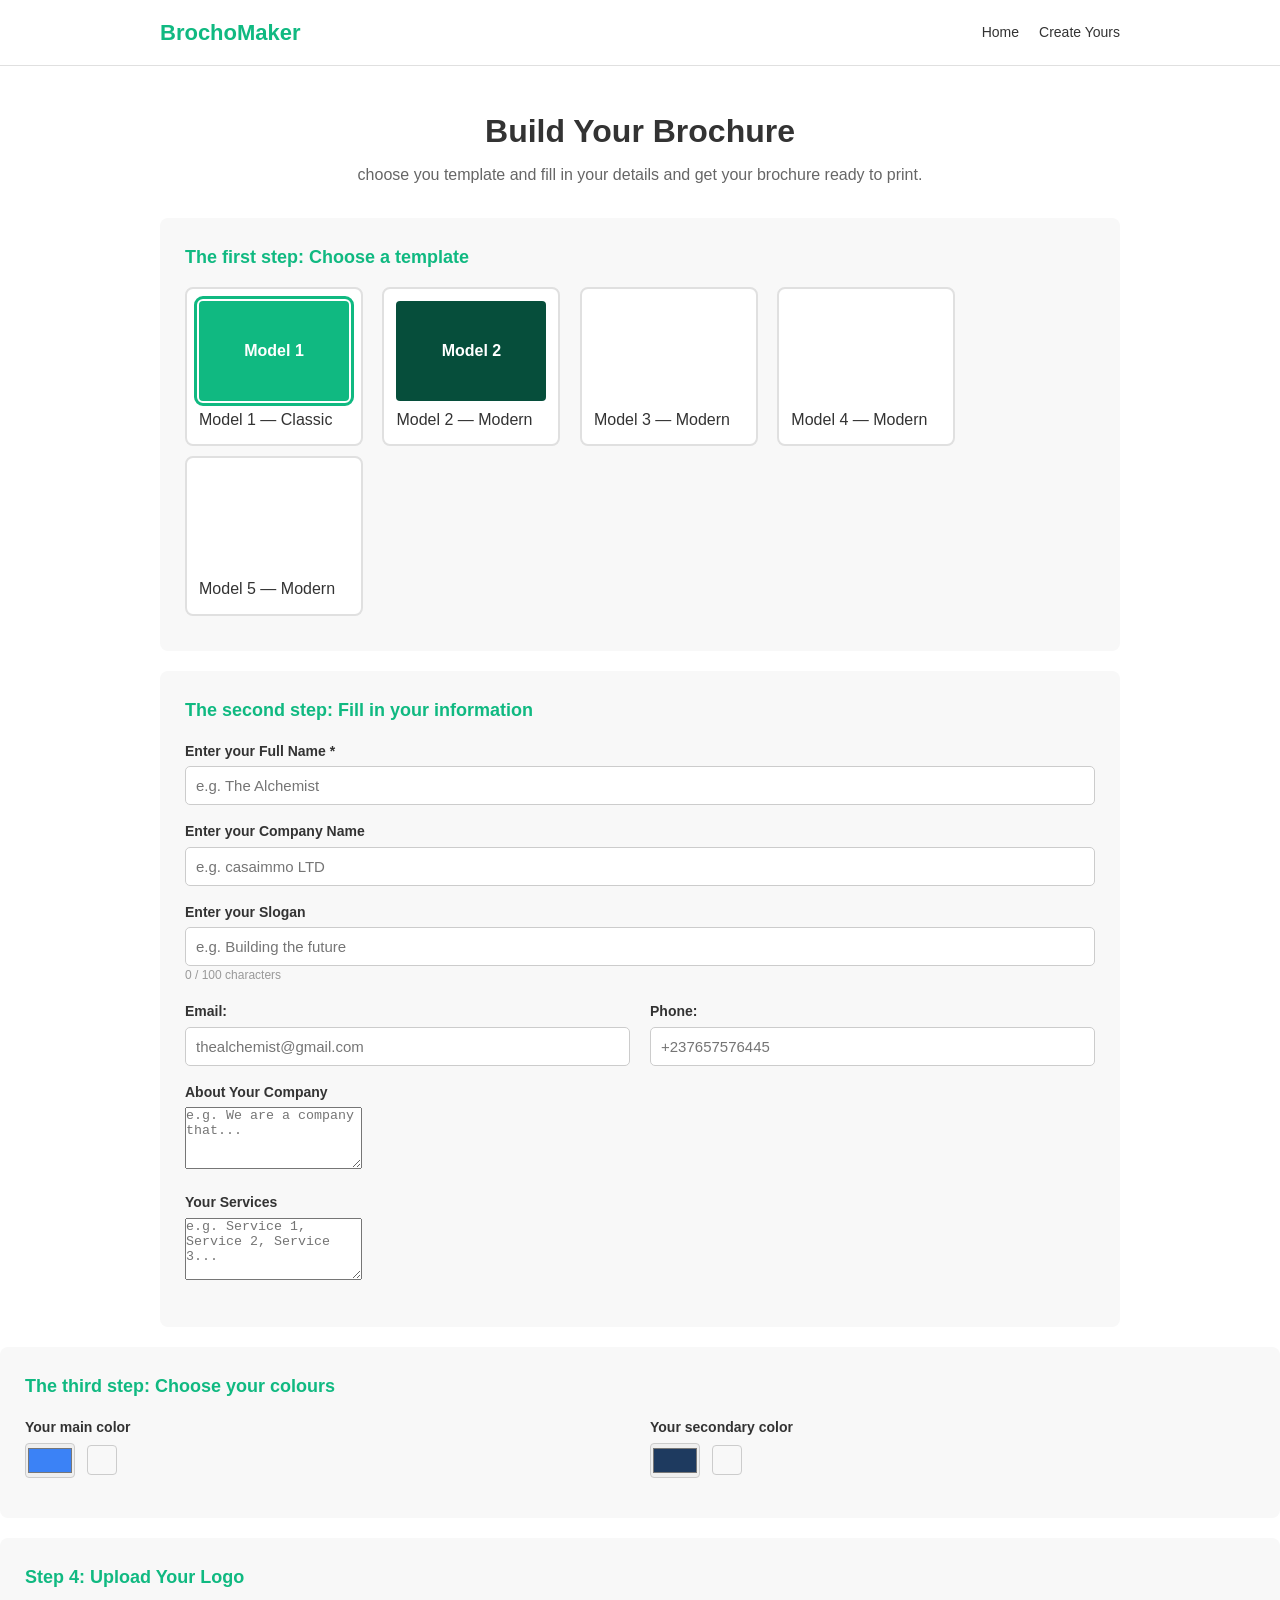
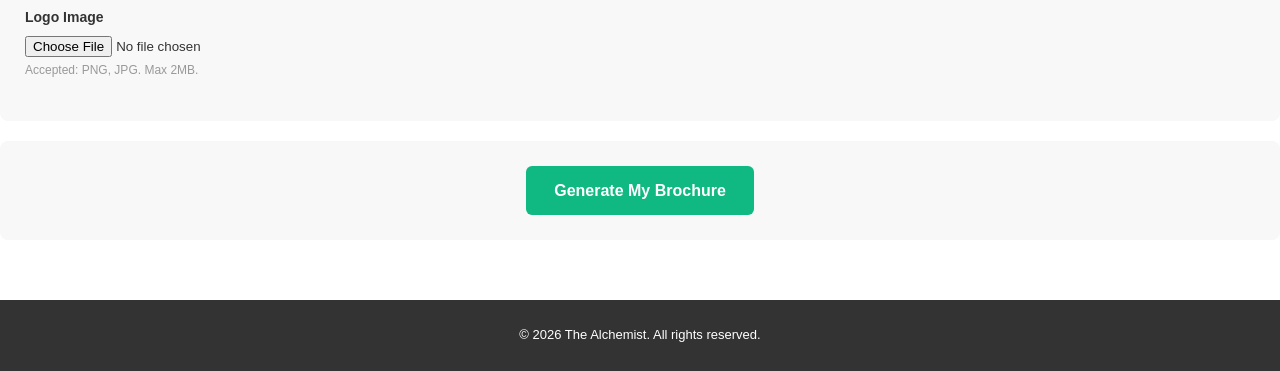
==== test.html @ a45dd4d7 "Frontend complete- models forms js features" ====
<!DOCTYPE html>
<html lang="en">
<head>
    <meta charset="UTF-8">
    <meta name="viewport" content="width=device-width, initial-scale=1.0">
    <title>BrochoMaker — Build Your Brochure</title>
    <link rel="stylesheet" href="assets/css/style.css">
</head>
<body>

    <div class="header">
        <div class="container">
            <div class="logo">BrochoMaker</div>
            <div class="nav">
                <a href="index.html">Home</a>
                <a href="test.html">Create Yours</a>
            </div>
        </div>
    </div>

    <div class="builder">
        <div class="container">
            <h1>Build Your Brochure</h1>
            <p class="page-sub">choose you template and fill in your details and get your brochure ready to print.</p>

            <!--
            ==========================================
            STEP 1 — Choose a template
            ==========================================
            When you convert this page to PHP, you'll
            read the selected model with $_POST['model'].
            For now it's just a radio group.
            -->

            <div class="form-section">
                <h2>The first step: Choose a template</h2>

                <label class="model-option">
                    <input type="radio" name="model" value="model1" checked>
                    <span class="model-preview box-1">Model 1</span>
                    <span>Model 1 — Classic</span>
                </label>

                <label class="model-option">
                    <input type="radio" name="model" value="model2">
                    <span class="model-preview box-2">Model 2</span>
                    <span>Model 2 — Modern</span>
                </label>
                <label class="model-option">
                    <input type="radio" name="model" value="model3">
                    <span class="model-preview box-3">Model 3</span>
                    <span>Model 3 — Modern</span>
                </label>
                <label class="model-option">
                    <input type="radio" name="model" value="model4">
                    <span class="model-preview box-4">Model 4</span>
                    <span>Model 4 — Modern</span>
                </label>
                <label class="model-option">
                    <input type="radio" name="model" value="model5">
                    <span class="model-preview box-5">Model 5</span>
                    <span>Model 5 — Modern</span>
                </label>

                <!-- TODO: Add more model options here -->
            </div>

            <!--
            ==========================================
            STEP 2 — Your information
            ==========================================
            TODO: Add more fields (address, website, ...)
            -->

            <div class="form-section">
                <h2>The second step: Fill in your information</h2>

                <div class="field">
                    <label for="name">Enter your Full Name *</label>
                    <input type="text" id="name" name="name" placeholder="e.g. The Alchemist">
                </div>

                <div class="field">
                    <label for="company">Enter your Company Name</label>
                    <input type="text" id="company" name="company" placeholder="e.g. casaimmo LTD">
                </div>

                <div class="field">
                    <label for="tagline">Enter your Slogan</label>
                    <input type="text" id="tagline" name="slogan" placeholder="e.g. Building the future">
                </div>

                <div class="row">
                    <div class="field">
                        <label for="email">Email:</label>
                        <input type="email" id="email" name="email" placeholder="thealchemist@gmail.com">
                    </div>
                    <div class="field">
                        <label for="phone">Phone:</label>
                        <input type="tel" id="phone" name="phone" placeholder="+237657576445">
                    </div>
                    </div>
                    <div class="field">
                        <label for="about">About Your Company</label>
                         <textarea id="about" name="about" rows="4" 
                         placeholder="e.g. We are a company that..."></textarea>
                   </div>

                  <div class="field">
                     <label for="services">Your Services</label>
                     <textarea id="services" name="services" rows="4" 
                       placeholder="e.g. Service 1, Service 2, Service 3..."></textarea>
                   </div>
                </div>
            </div>

            <!--
            ==========================================
            STEP 3 — Choose colours
            ==========================================
            The PRIMARY colour preview already works.
            The SECONDARY colour preview is broken —
            your job is to make it work. Check script.js.
            -->

            <div class="form-section">
                <h2>The third step: Choose your colours</h2>

                <div class="row">
                    <div class="field">
                        <label for="primary-color">Your main color</label>
                        <input type="color" id="primary-color" value="#3B82F6">
                        <div class="swatch" id="primary-swatch"></div>
                    </div>
                    <div class="field">
                        <label for="secondary-color">Your secondary color</label>
                        <input type="color" id="secondary-color" value="#1E3A5F">
                        <!-- TODO: The swatch below doesn't update yet.
                             Fix it by adding an event listener in script.js -->
                        <div class="swatch" id="secondary-swatch"></div>
                    </div>
                </div>
            </div>

            <!--
            ==========================================
            STEP 4 — Upload logo
            ==========================================
            TODO: When you add PHP, use enctype="multipart/form-data"
            and handle the file with $_FILES.
            -->

            <div class="form-section">
                <h2>Step 4: Upload Your Logo</h2>
                <div class="field">
                    <label for="logo">Logo Image</label>
                    <input type="file" id="logo" name="logo" accept="image/png, image/jpeg">
                    <img id="logo-preview" src="#" alt="Logo preview" style="display: none; max-width: 200px; margin-top: 10px;">
                    <p class="hint">Accepted: PNG, JPG. Max 2MB.</p>
                </div>
            </div>

            <!--
            ==========================================
            SUBMIT
            ==========================================
            When this becomes PHP, change the button to
            <button type="submit"> and wrap everything
            inside <form action="generate.php" method="POST"
            enctype="multipart/form-data">
            -->

            <div class="form-section action-row">
                <a href="#" class="btn" onclick="alert('[This form is not connected yet. After you set up PHP, make it submit to generate.php.]'); return false;">
                    Generate My Brochure
                </a>
            </div>

        </div>
    </div>

    <div class="footer">
        <div class="container">
            <p>&copy; 2026 The Alchemist. All rights reserved.</p>
        </div>
    </div>

    <script src="assets/js/script.js"></script>
</body>
</html>
---- assets/css/style.css ----
/* =========================================== */
/* Flytify Brochure Generator — Stylesheet     */
/* =========================================== */
/*                                             */
/* This is a simple starting stylesheet.       */
/* Change colours, fonts, and spacing below.   */
/*                                             */
/* =========================================== */

/* ─── Reset ──────────────────────────────── */

* {
    margin: 0;
    padding: 0;
    box-sizing: border-box;
}

body {
    font-family: Arial, Helvetica, sans-serif;
    color: #333333;
    background: #ffffff;
    line-height: 1.6;
}

img {
    max-width: 100%;
    display: block;
}

a {
    color: #10B981;
    text-decoration: none;
}

a:hover {
    text-decoration: underline;
}

/* ─── Layout helpers ─────────────────────── */

.container {
    max-width: 1000px;
    margin: 0 auto;
    padding: 0 20px;
}

/* ─── Header ─────────────────────────────── */

.header {
    background: #ffffff;
    border-bottom: 1px solid #e0e0e0;
    padding: 15px 0;
}

.header .container {
    display: flex;
    justify-content: space-between;
    align-items: center;
}

.logo {
    font-size: 22px;
    font-weight: bold;
    color: #10B981;
}

.nav {
    display: flex;
    gap: 20px;
    align-items: center;
}

.nav a {
    color: #333333;
    font-size: 14px;
}

/* ─── Buttons ────────────────────────────── */

.btn, .btn-small {
    display: inline-block;
    background: #10B981;
    color: #ffffff;
    padding: 12px 28px;
    border-radius: 6px;
    font-weight: bold;
}

.btn-small {
    padding: 8px 18px;
    font-size: 13px;
}

.btn:hover, .btn-small:hover {
    background: #2563EB;
    text-decoration: none;
}

/* ─── Hero ───────────────────────────────── */

.hero {
    background: #f0f4ff;
    padding: 80px 0;
    text-align: center;
}

.hero h1 {
    font-size: 36px;
    margin-bottom: 15px;
}

.hero-sub {
    font-size: 18px;
    color: #666666;
    max-width: 550px;
    margin: 0 auto 30px;
}

/* ─── Sections ───────────────────────────── */

.section {
    padding: 60px 0;
    text-align: center;
}

.section h2 {
    font-size: 28px;
    margin-bottom: 10px;
}

.grey {
    background: #f8f8f8;
}

/* ─── Steps (How It Works) ──────────────── */

.steps {
    display: flex;
    gap: 30px;
    justify-content: center;
    margin-top: 30px;
}

.step {
    flex: 1;
    max-width: 280px;
}

.step-num {
    width: 45px;
    height: 45px;
    background: #10B981;
    color: #ffffff;
    font-size: 20px;
    font-weight: bold;
    border-radius: 50%;
    display: flex;
    align-items: center;
    justify-content: center;
    margin: 0 auto 12px;
}

.step h3 {
    margin-bottom: 8px;
}

.step p {
    color: #666666;
    font-size: 14px;
}

/* ─── Template grid ─────────────────────── */

.template-grid {
    display: flex;
    gap: 30px;
    justify-content: center;
    margin-top: 30px;
}

.template-card {
    background: #ffffff;
    border-radius: 8px;
    padding: 20px;
    max-width: 300px;
    box-shadow: 0 2px 8px rgba(0,0,0,0.08);
}

.template-box {
    height: 160px;
    border-radius: 6px;
    display: flex;
    align-items: center;
    justify-content: center;
    color: #ffffff;
    font-weight: bold;
    margin-bottom: 12px;
}

.box-1 {
    background: #10B981;
}

.box-2 {
    background: #064E3B;
}

.template-card h3 {
    margin-bottom: 6px;
    font-size: 16px;
}

.template-card p {
    font-size: 13px;
    color: #666666;
    margin-bottom: 12px;
}

/* ─── Builder page ──────────────────────── */

.builder {
    padding: 40px 0;
}

.builder h1 {
    text-align: center;
    margin-bottom: 5px;
}

.page-sub {
    text-align: center;
    color: #666666;
    margin-bottom: 30px;
}

.form-section {
    background: #f8f8f8;
    border-radius: 8px;
    padding: 25px;
    margin-bottom: 20px;
}

.form-section h2 {
    font-size: 18px;
    margin-bottom: 15px;
    color: #10B981;
}

.field {
    margin-bottom: 15px;
}

.field label {
    display: block;
    font-weight: bold;
    margin-bottom: 4px;
    font-size: 14px;
}

.field input[type="text"],
.field input[type="email"],
.field input[type="tel"] {
    width: 100%;
    padding: 10px;
    border: 1px solid #cccccc;
    border-radius: 5px;
    font-size: 15px;
}

.field input[type="color"] {
    width: 50px;
    height: 35px;
    border: 1px solid #cccccc;
    border-radius: 4px;
    vertical-align: middle;
}

.hint {
    font-size: 12px;
    color: #999999;
    margin-top: 3px;
}

.row {
    display: flex;
    gap: 20px;
}

.row .field {
    flex: 1;
}

/* ─── Swatches (colour preview) ─────────── */

.swatch {
    width: 30px;
    height: 30px;
    border-radius: 4px;
    border: 1px solid #cccccc;
    display: inline-block;
    vertical-align: middle;
    margin-left: 8px;
}

/* ─── Model selector ────────────────────── */

.model-option {
    display: inline-block;
    background: #ffffff;
    border: 2px solid #e0e0e0;
    border-radius: 8px;
    padding: 12px;
    margin-right: 15px;
    margin-bottom: 10px;
    cursor: pointer;
}

.model-option input[type="radio"] {
    display: none;
}

.model-option input[type="radio"]:checked + .model-preview {
    outline: 3px solid #10B981;
    outline-offset: 2px;
}

.model-preview {
    display: block;
    width: 150px;
    height: 100px;
    border-radius: 4px;
    display: flex;
    align-items: center;
    justify-content: center;
    color: #ffffff;
    font-weight: bold;
    margin-bottom: 6px;
}

/* ─── Action row ────────────────────────── */

.action-row {
    text-align: center;
}

/* ─── Footer ────────────────────────────── */

.footer {
    background: #333333;
    color: #ffffff;
    padding: 25px 0;
    text-align: center;
    font-size: 13px;
}

.footer a {
    color: #10B981;
}

/* ─── Mobile ────────────────────────────── */

@media (max-width: 700px) {
    .steps, .template-grid {
        flex-direction: column;
        align-items: center;
    }

    .row {
        flex-direction: column;
        gap: 0;
    }

    .hero h1 {
        font-size: 26px;
    }

    .header .container {
        flex-direction: column;
        gap: 10px;
    }
}
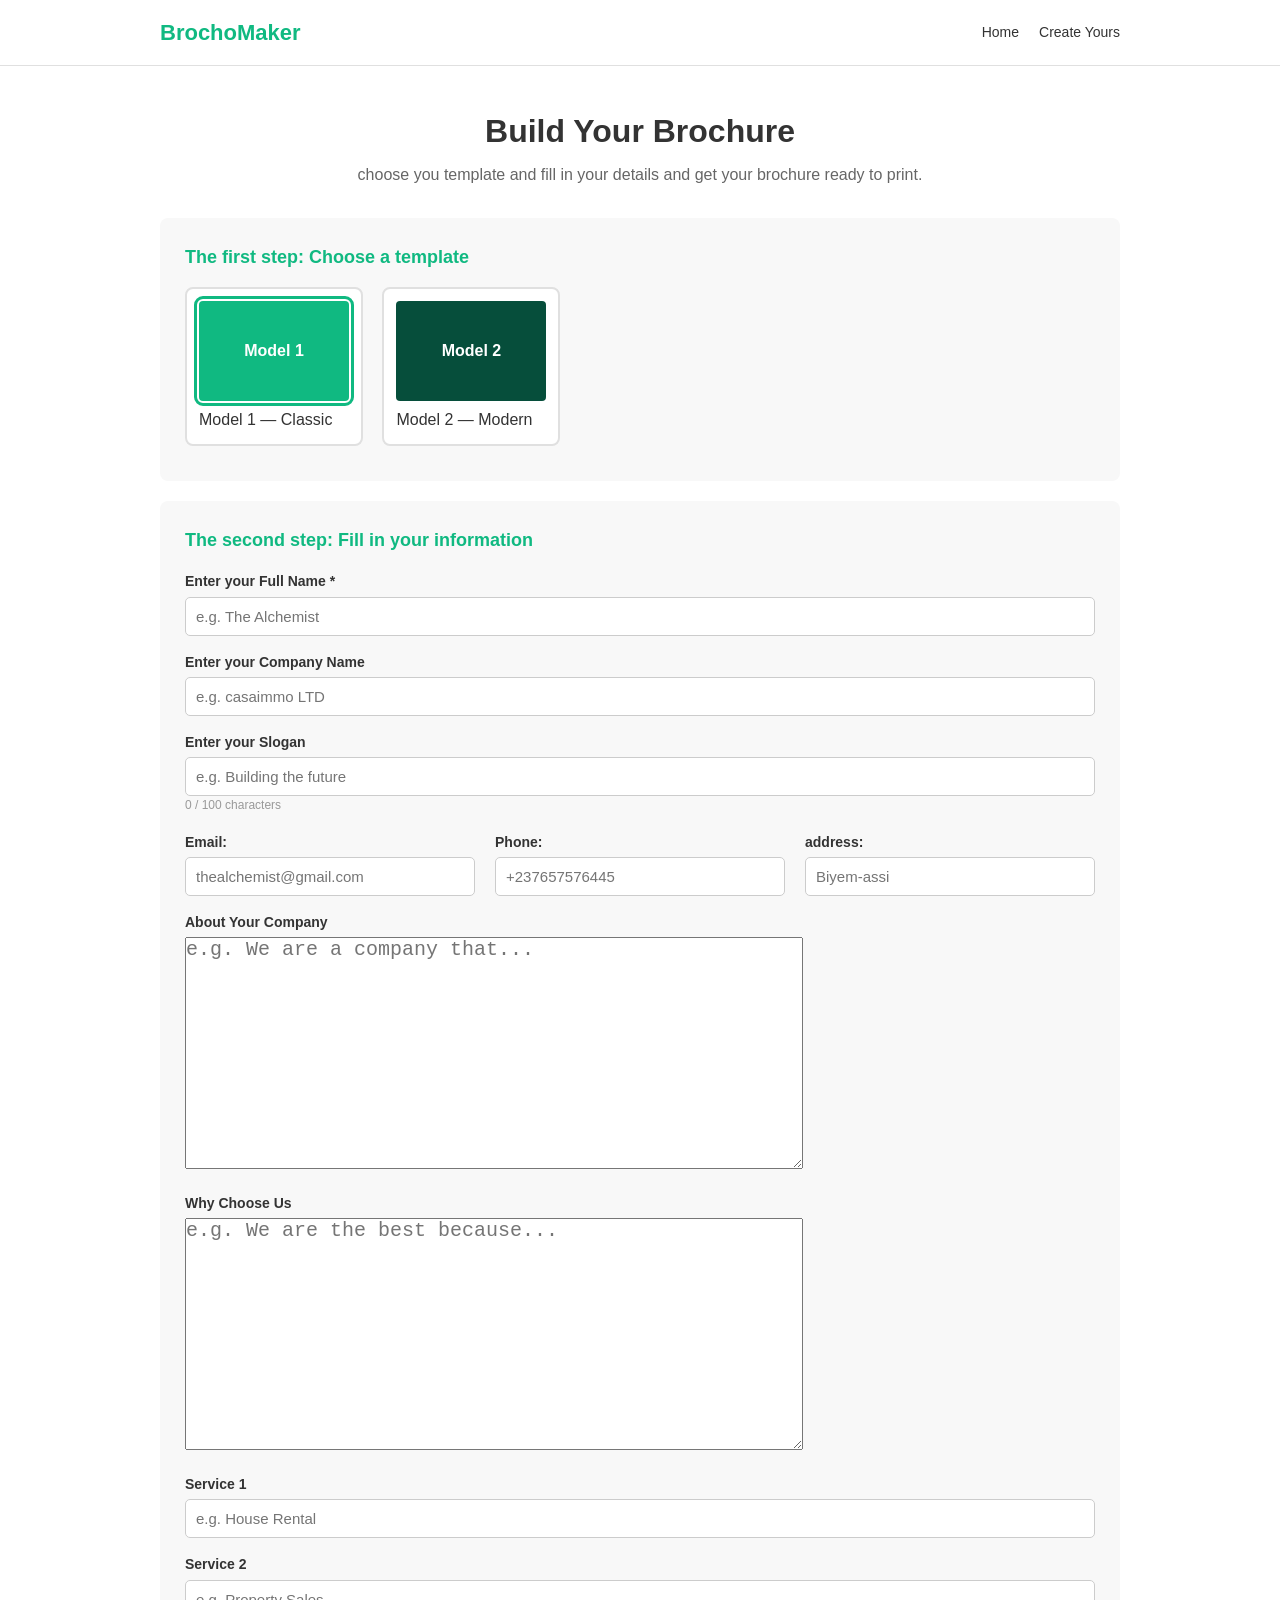
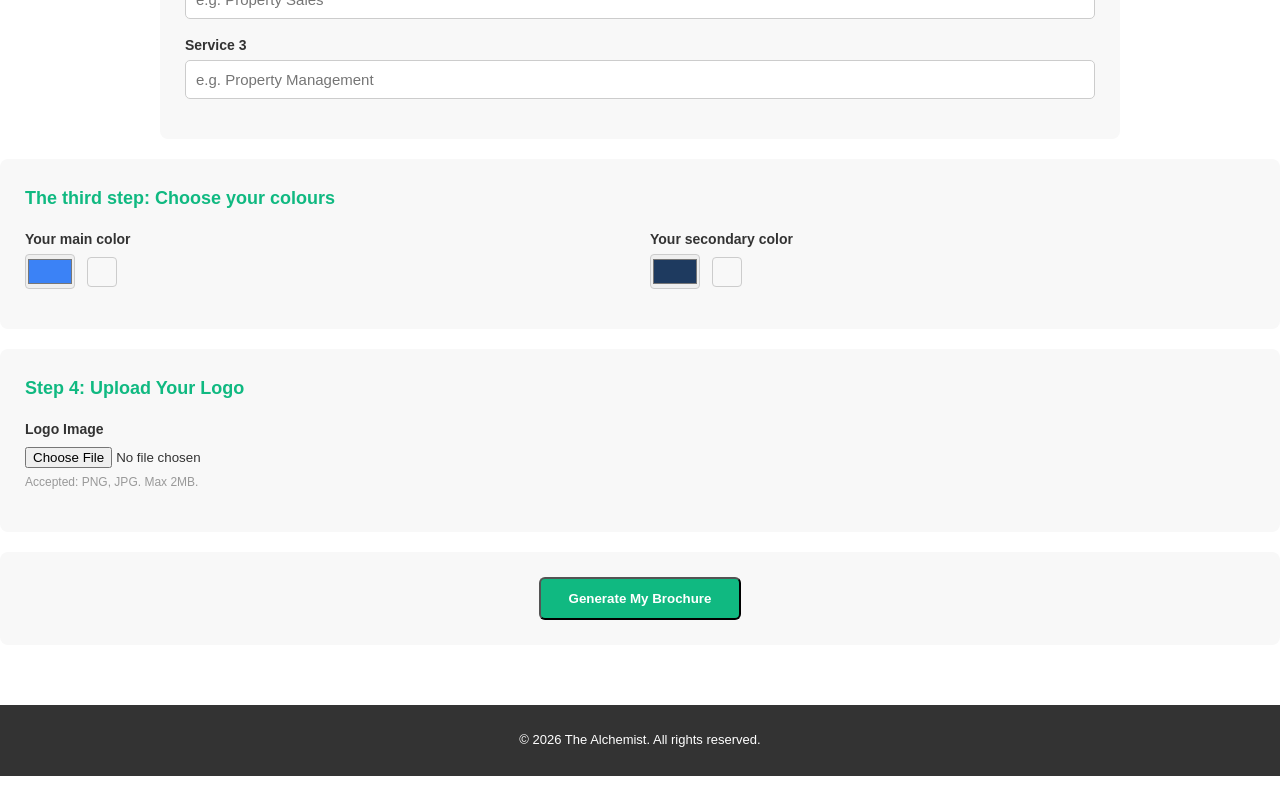
==== commit 4610b76f: "This is the complete version of the work" ====
--- a/test.html
+++ b/test.html
@@ -20,6 +20,7 @@
 
     <div class="builder">
         <div class="container">
+            <form action="generate.php" method="POST" enctype="multipart/form-data">
             <h1>Build Your Brochure</h1>
             <p class="page-sub">choose you template and fill in your details and get your brochure ready to print.</p>
 
@@ -46,22 +47,7 @@
                     <span class="model-preview box-2">Model 2</span>
                     <span>Model 2 — Modern</span>
                 </label>
-                <label class="model-option">
-                    <input type="radio" name="model" value="model3">
-                    <span class="model-preview box-3">Model 3</span>
-                    <span>Model 3 — Modern</span>
-                </label>
-                <label class="model-option">
-                    <input type="radio" name="model" value="model4">
-                    <span class="model-preview box-4">Model 4</span>
-                    <span>Model 4 — Modern</span>
-                </label>
-                <label class="model-option">
-                    <input type="radio" name="model" value="model5">
-                    <span class="model-preview box-5">Model 5</span>
-                    <span>Model 5 — Modern</span>
-                </label>
-
+              
                 <!-- TODO: Add more model options here -->
             </div>
 
@@ -77,17 +63,17 @@
 
                 <div class="field">
                     <label for="name">Enter your Full Name *</label>
-                    <input type="text" id="name" name="name" placeholder="e.g. The Alchemist">
+                    <input type="text" id="name" name="full_name" placeholder="e.g. The Alchemist">
                 </div>
 
                 <div class="field">
                     <label for="company">Enter your Company Name</label>
-                    <input type="text" id="company" name="company" placeholder="e.g. casaimmo LTD">
+                    <input type="text" id="company" name="company_name" placeholder="e.g. casaimmo LTD">
                 </div>
 
                 <div class="field">
                     <label for="tagline">Enter your Slogan</label>
-                    <input type="text" id="tagline" name="slogan" placeholder="e.g. Building the future">
+                    <input type="text" id="tagline" name="tagline" placeholder="e.g. Building the future">
                 </div>
 
                 <div class="row">
@@ -99,29 +85,40 @@
                         <label for="phone">Phone:</label>
                         <input type="tel" id="phone" name="phone" placeholder="+237657576445">
                     </div>
-                    </div>
+                    <div class="field">
+                        <label for="phone">address:</label>
+                        <input type="tel" id="address" name="address" placeholder="Biyem-assi">
+                        </div>
+                        </div>
                     <div class="field">
                         <label for="about">About Your Company</label>
-                         <textarea id="about" name="about" rows="4" 
+                         <textarea style="font-size: 20px;" id="about" name="about" rows="10" cols="50"
                          placeholder="e.g. We are a company that..."></textarea>
                    </div>
 
+                   <div class="field">
+    <label for="why">Why Choose Us</label>
+    <textarea style="font-size: 20px;" id="why" name="why_choose_us" rows="10" cols="50"
+    placeholder="e.g. We are the best because..."></textarea>
+</div>
+
                   <div class="field">
-                     <label for="services">Your Services</label>
-                     <textarea id="services" name="services" rows="4" 
-                       placeholder="e.g. Service 1, Service 2, Service 3..."></textarea>
-                   </div>
+    <label for="service1">Service 1</label>
+    <input type="text" id="service1" name="service_1" placeholder="e.g. House Rental">
+</div>
+
+<div class="field">
+    <label for="service2">Service 2</label>
+    <input type="text" id="service2" name="service_2" placeholder="e.g. Property Sales">
+</div>
+
+<div class="field">
+    <label for="service3">Service 3</label>
+    <input type="text" id="service3" name="service_3" placeholder="e.g. Property Management">
+</div>
                 </div>
             </div>
 
-            <!--
-            ==========================================
-            STEP 3 — Choose colours
-            ==========================================
-            The PRIMARY colour preview already works.
-            The SECONDARY colour preview is broken —
-            your job is to make it work. Check script.js.
-            -->
 
             <div class="form-section">
                 <h2>The third step: Choose your colours</h2>
@@ -129,27 +126,18 @@
                 <div class="row">
                     <div class="field">
                         <label for="primary-color">Your main color</label>
-                        <input type="color" id="primary-color" value="#3B82F6">
+                        <input type="color" id="primary-color" name="primary_color" value="#3B82F6">
                         <div class="swatch" id="primary-swatch"></div>
                     </div>
                     <div class="field">
                         <label for="secondary-color">Your secondary color</label>
-                        <input type="color" id="secondary-color" value="#1E3A5F">
-                        <!-- TODO: The swatch below doesn't update yet.
-                             Fix it by adding an event listener in script.js -->
+                        <input type="color" id="secondary-color" name="secondary_color" value="#1E3A5F">
                         <div class="swatch" id="secondary-swatch"></div>
                     </div>
                 </div>
             </div>
 
-            <!--
-            ==========================================
-            STEP 4 — Upload logo
-            ==========================================
-            TODO: When you add PHP, use enctype="multipart/form-data"
-            and handle the file with $_FILES.
-            -->
-
+          
             <div class="form-section">
                 <h2>Step 4: Upload Your Logo</h2>
                 <div class="field">
@@ -160,22 +148,10 @@
                 </div>
             </div>
 
-            <!--
-            ==========================================
-            SUBMIT
-            ==========================================
-            When this becomes PHP, change the button to
-            <button type="submit"> and wrap everything
-            inside <form action="generate.php" method="POST"
-            enctype="multipart/form-data">
-            -->
-
             <div class="form-section action-row">
-                <a href="#" class="btn" onclick="alert('[This form is not connected yet. After you set up PHP, make it submit to generate.php.]'); return false;">
-                    Generate My Brochure
-                </a>
+                <button type="submit" class="btn">Generate My Brochure</button>
             </div>
-
+        </form>
         </div>
     </div>
 
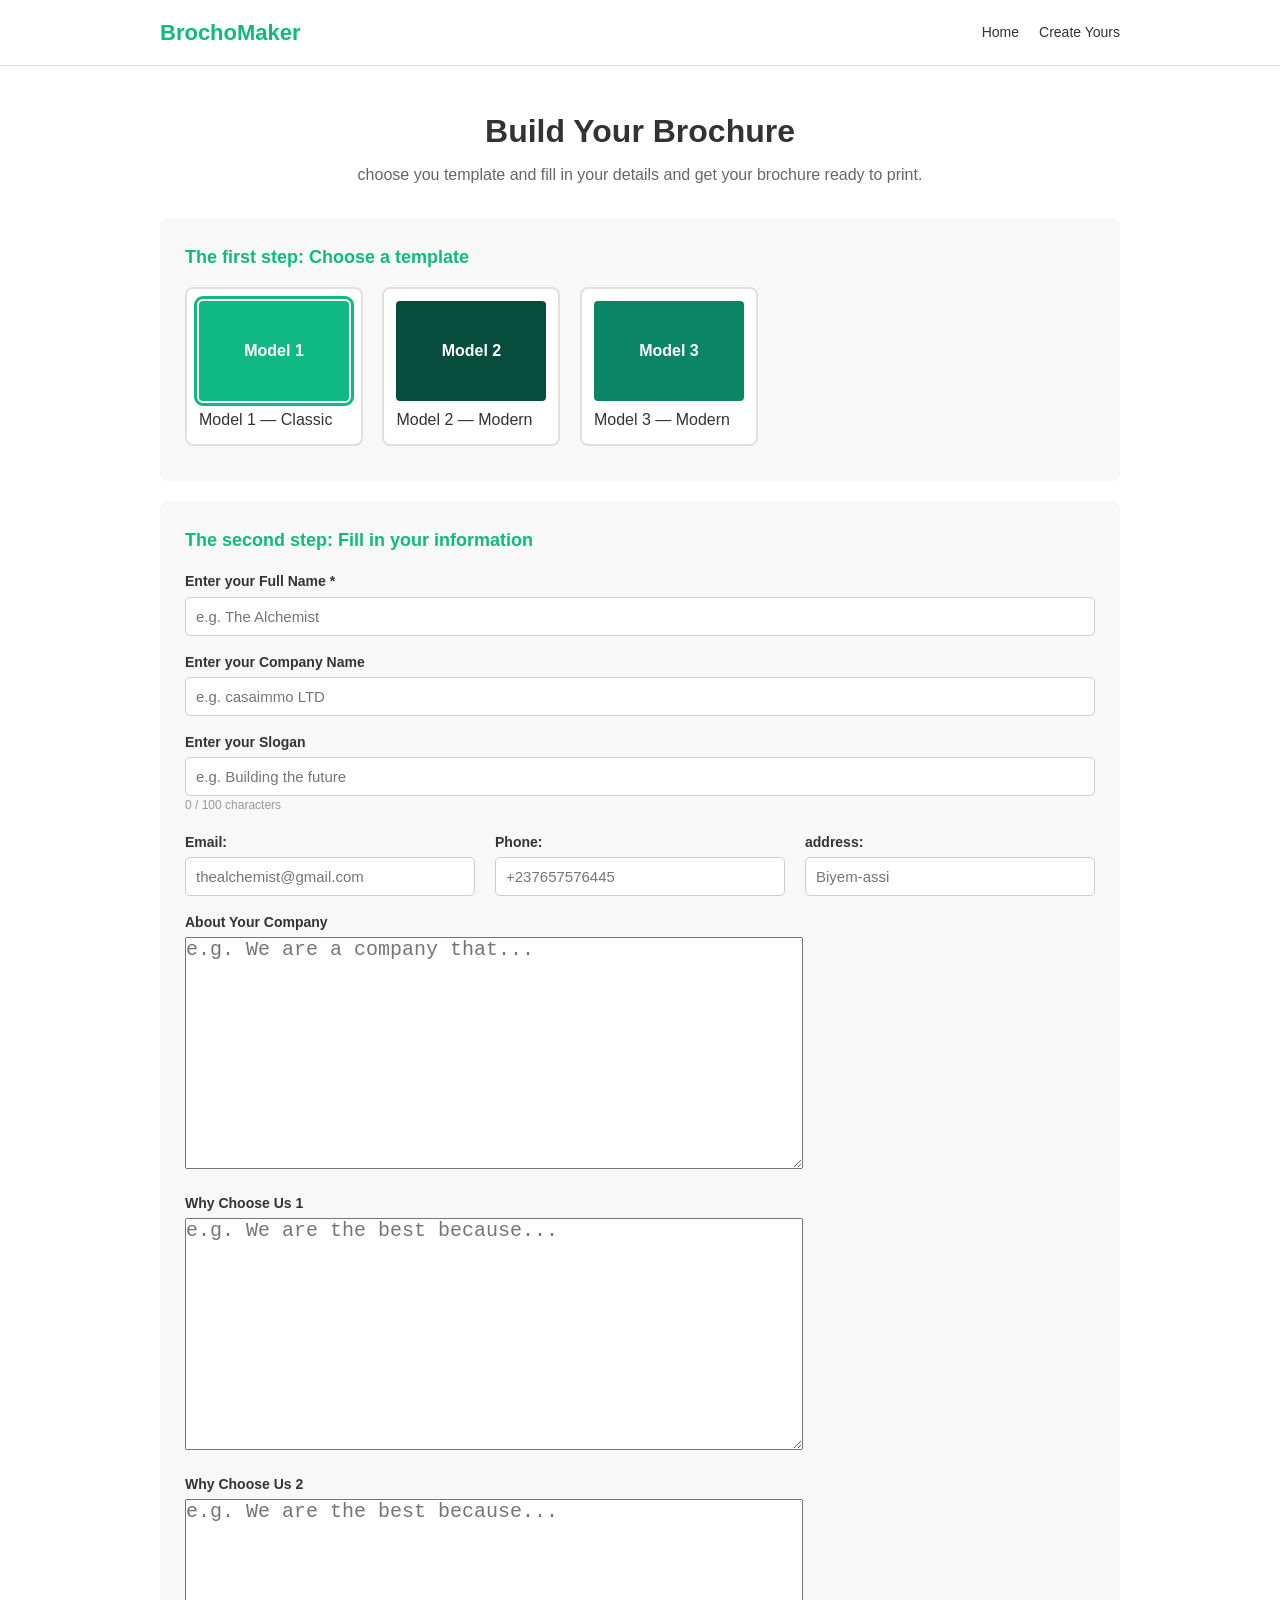
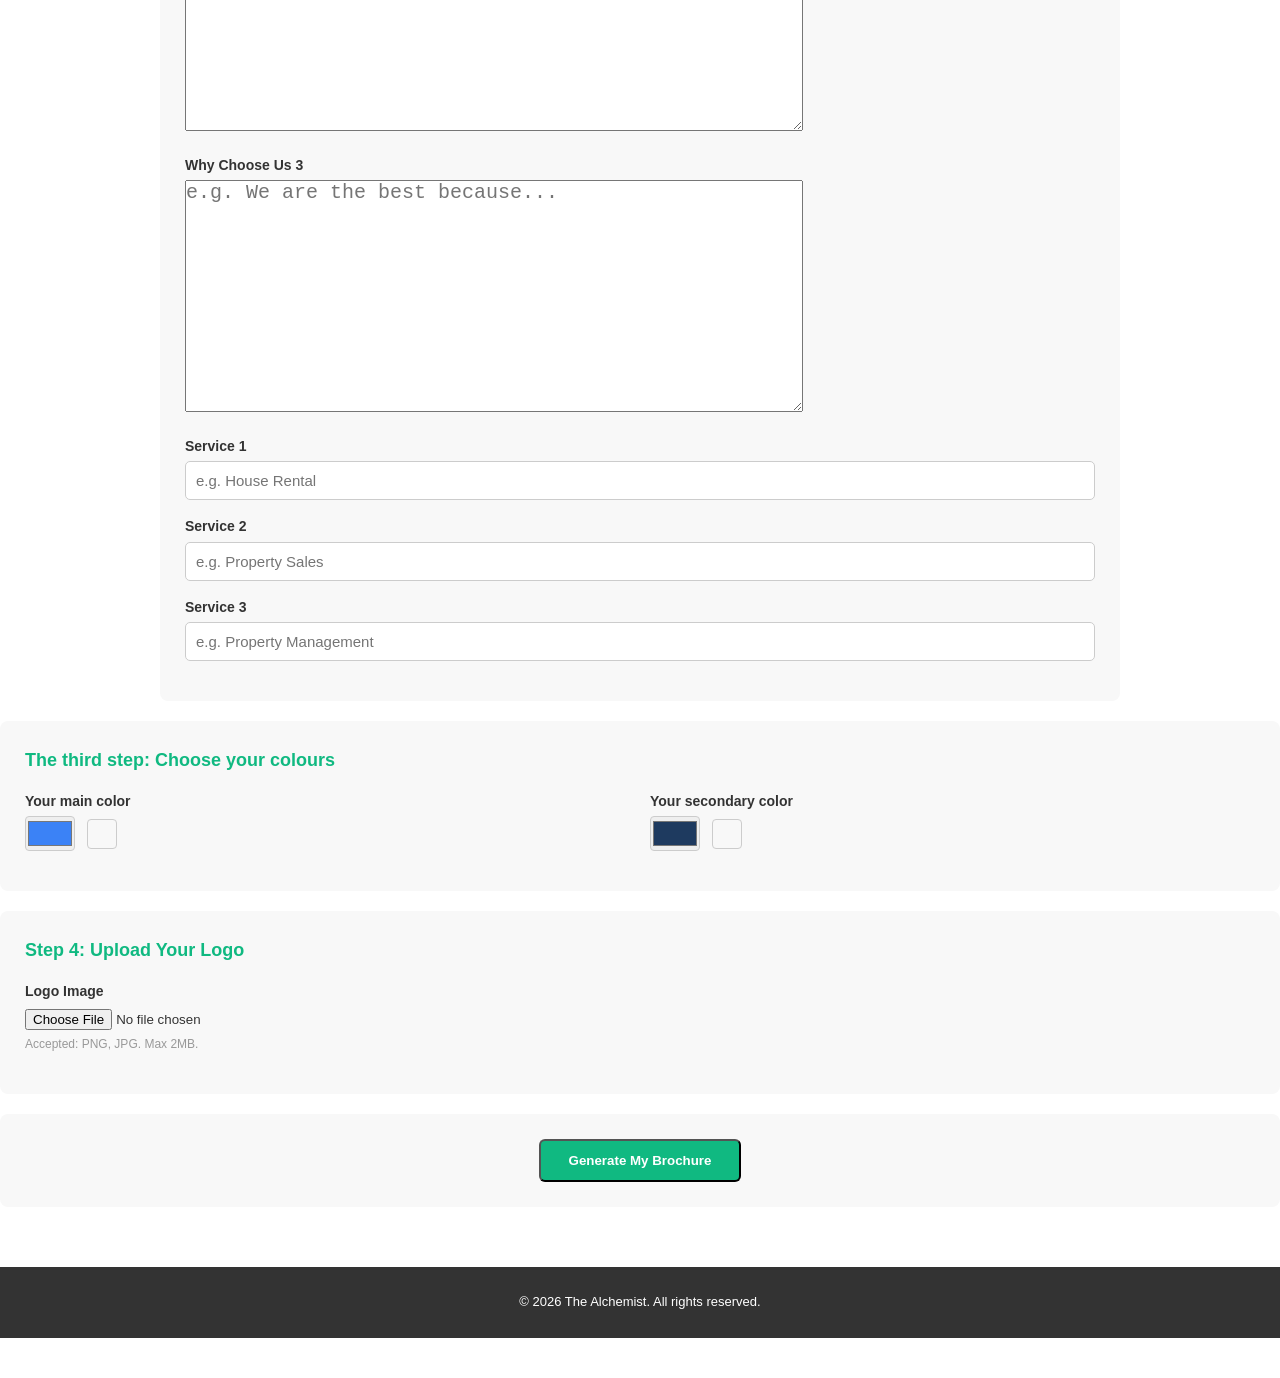
==== commit 7a8a5af4: "add another model" ====
--- a/test.html
+++ b/test.html
@@ -46,6 +46,11 @@
                     <input type="radio" name="model" value="model2">
                     <span class="model-preview box-2">Model 2</span>
                     <span>Model 2 — Modern</span>
+                </label>
+                <label class="model-option">
+                    <input type="radio" name="model" value="model3">
+                    <span class="model-preview box-3">Model 3</span>
+                    <span>Model 3 — Modern</span>
                 </label>
               
                 <!-- TODO: Add more model options here -->
@@ -97,8 +102,18 @@
                    </div>
 
                    <div class="field">
-    <label for="why">Why Choose Us</label>
-    <textarea style="font-size: 20px;" id="why" name="why_choose_us" rows="10" cols="50"
+    <label for="why">Why Choose Us 1</label>
+    <textarea style="font-size: 20px;" id="why" name="why_choose_us_1" rows="10" cols="50"
+    placeholder="e.g. We are the best because..."></textarea>
+</div>
+                   <div class="field">
+    <label for="why">Why Choose Us 2</label>
+    <textarea style="font-size: 20px;" id="why" name="why_choose_us_2" rows="10" cols="50"
+    placeholder="e.g. We are the best because..."></textarea>
+</div>
+                   <div class="field">
+    <label for="why">Why Choose Us 3</label>
+    <textarea style="font-size: 20px;" id="why" name="why_choose_us_3" rows="10" cols="50"
     placeholder="e.g. We are the best because..."></textarea>
 </div>
 
--- a/assets/css/style.css
+++ b/assets/css/style.css
@@ -203,6 +203,9 @@
 
 .box-2 {
     background: #064E3B;
+}
+.box-3 {
+    background: #0a8665;
 }
 
 .template-card h3 {
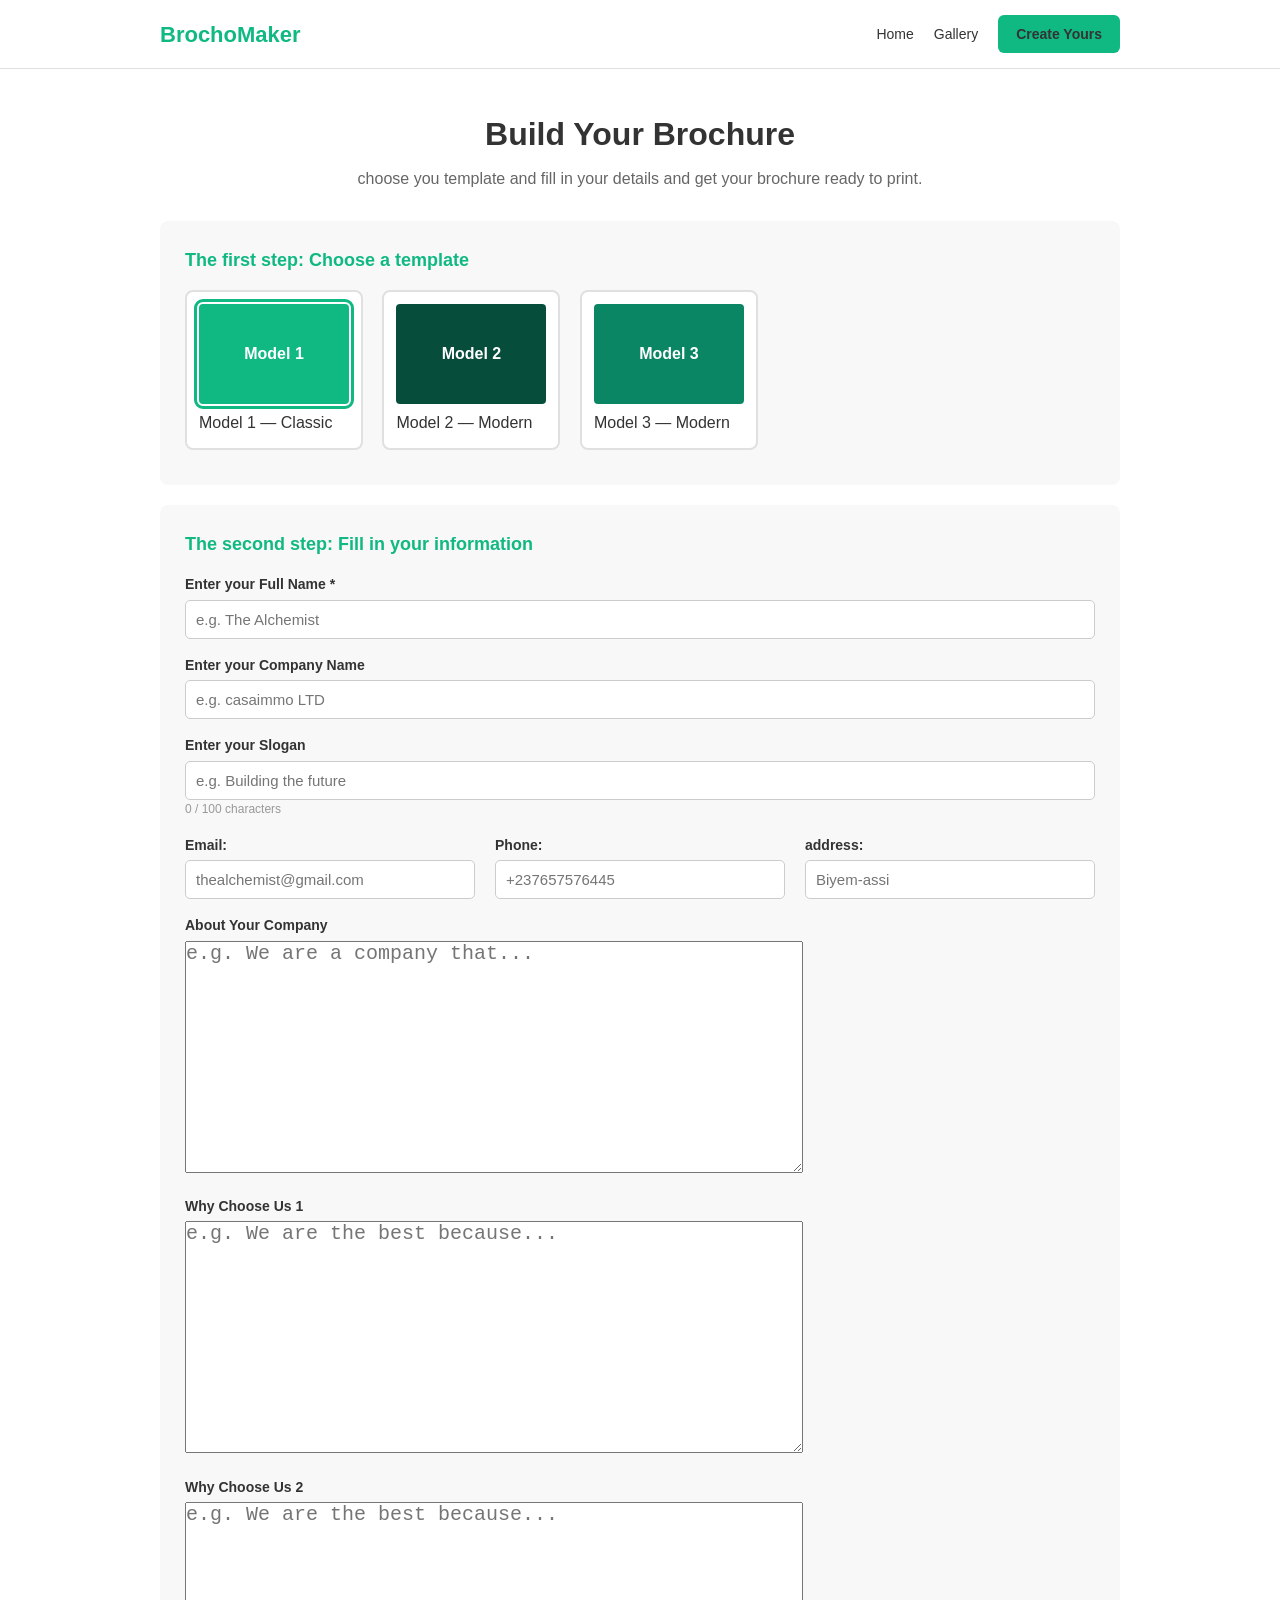
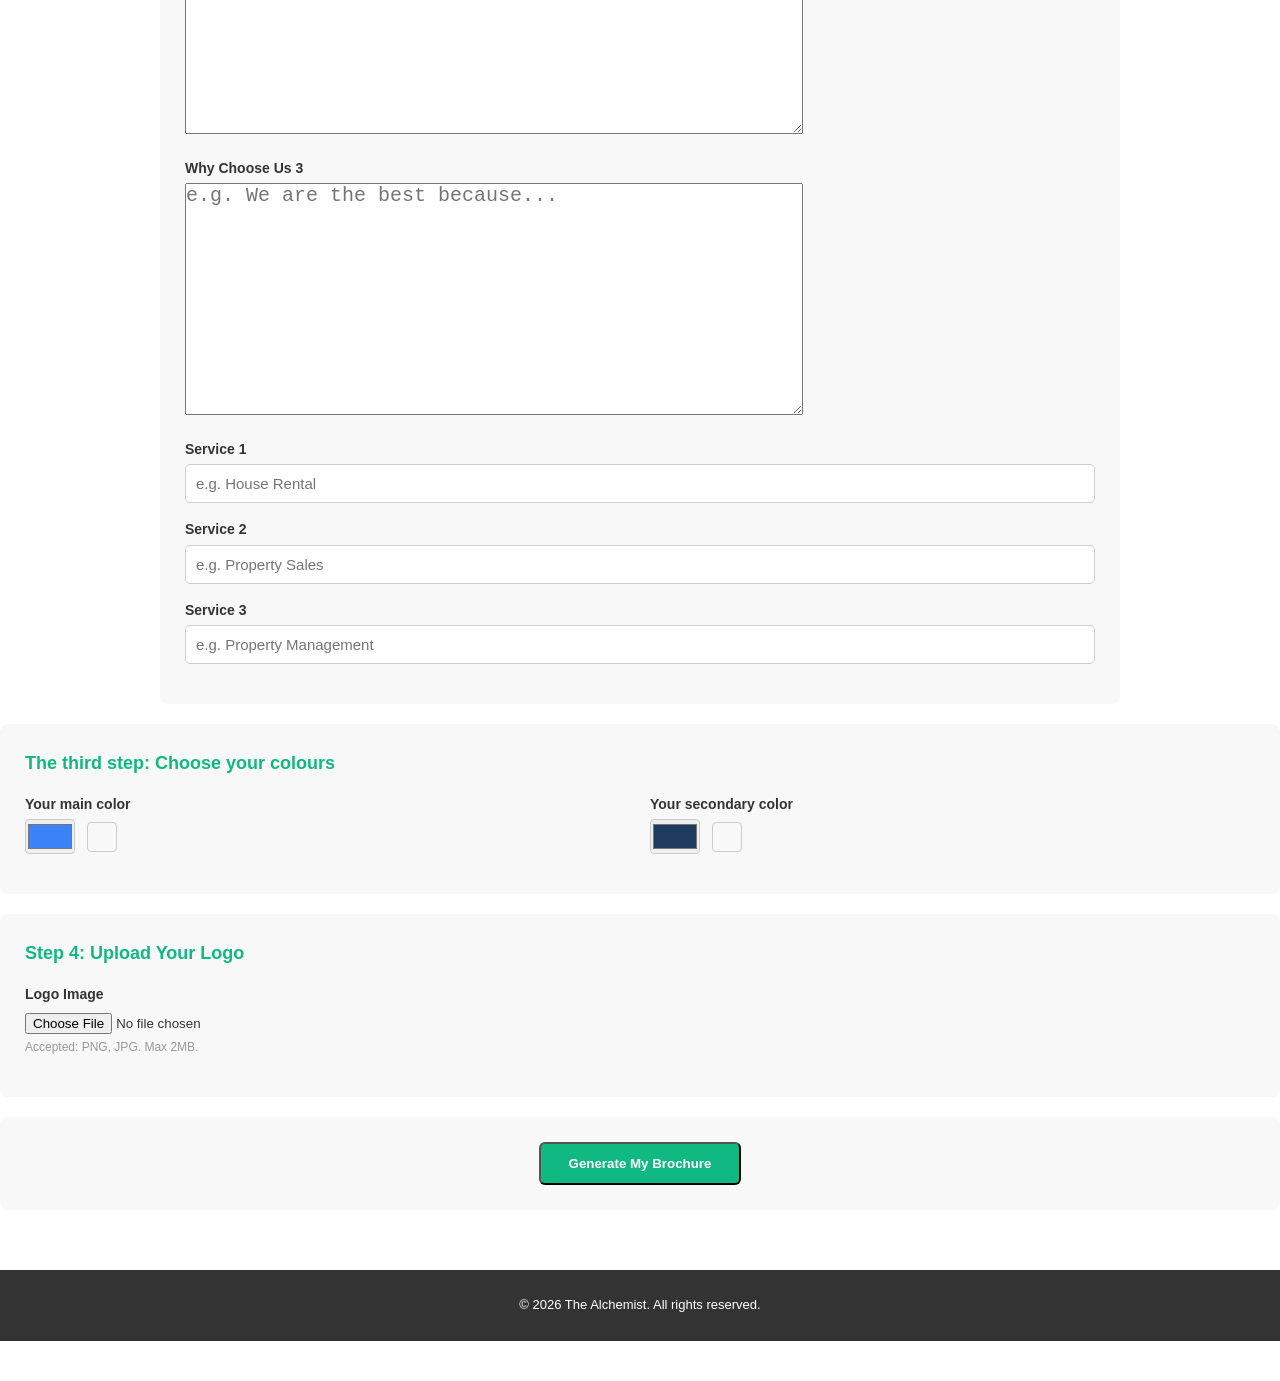
==== commit ff323986: "added some features to have more functionalities" ====
--- a/test.html
+++ b/test.html
@@ -11,10 +11,11 @@
     <div class="header">
         <div class="container">
             <div class="logo">BrochoMaker</div>
-            <div class="nav">
-                <a href="index.html">Home</a>
-                <a href="test.html">Create Yours</a>
-            </div>
+           <div class="nav">
+    <a href="index.html">Home</a>
+    <a href="gallery.php">Gallery</a>
+    <a href="test.html" class="btn-small">Create Yours</a>
+</div>
         </div>
     </div>
 
